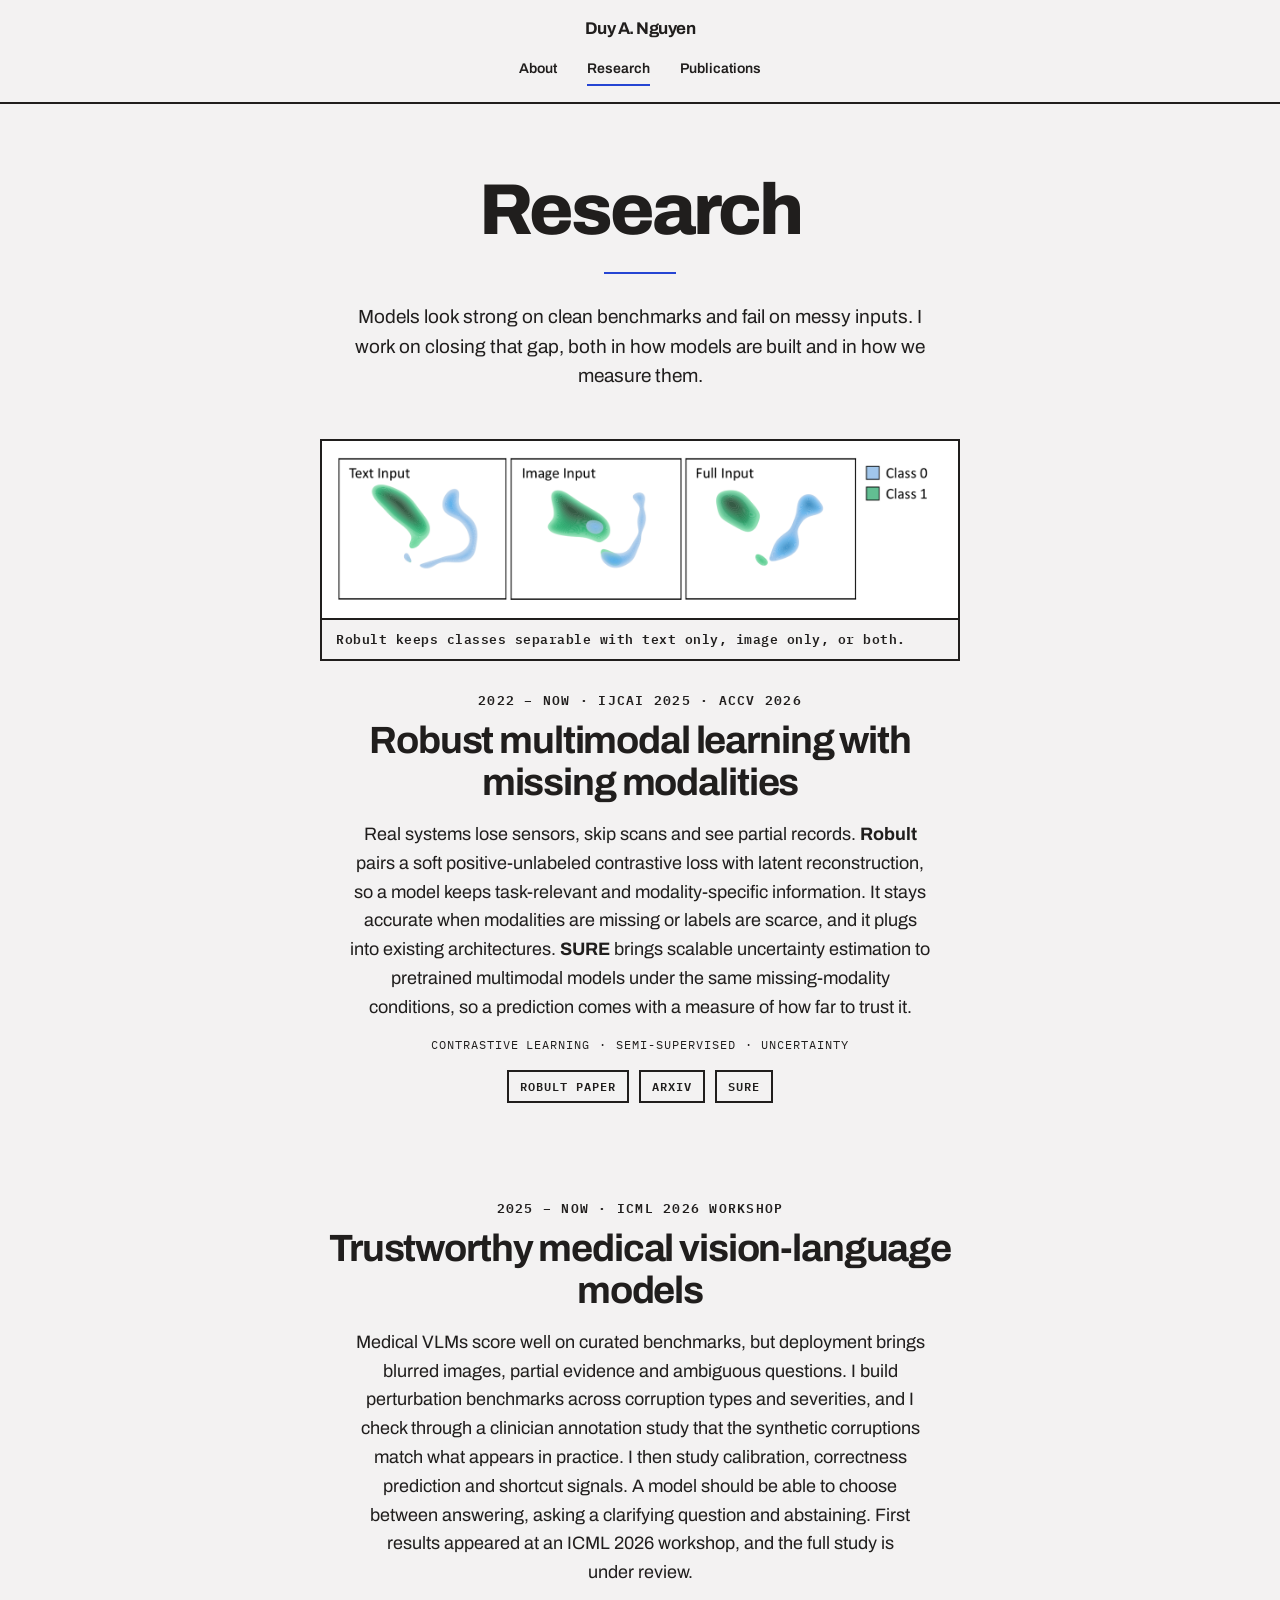
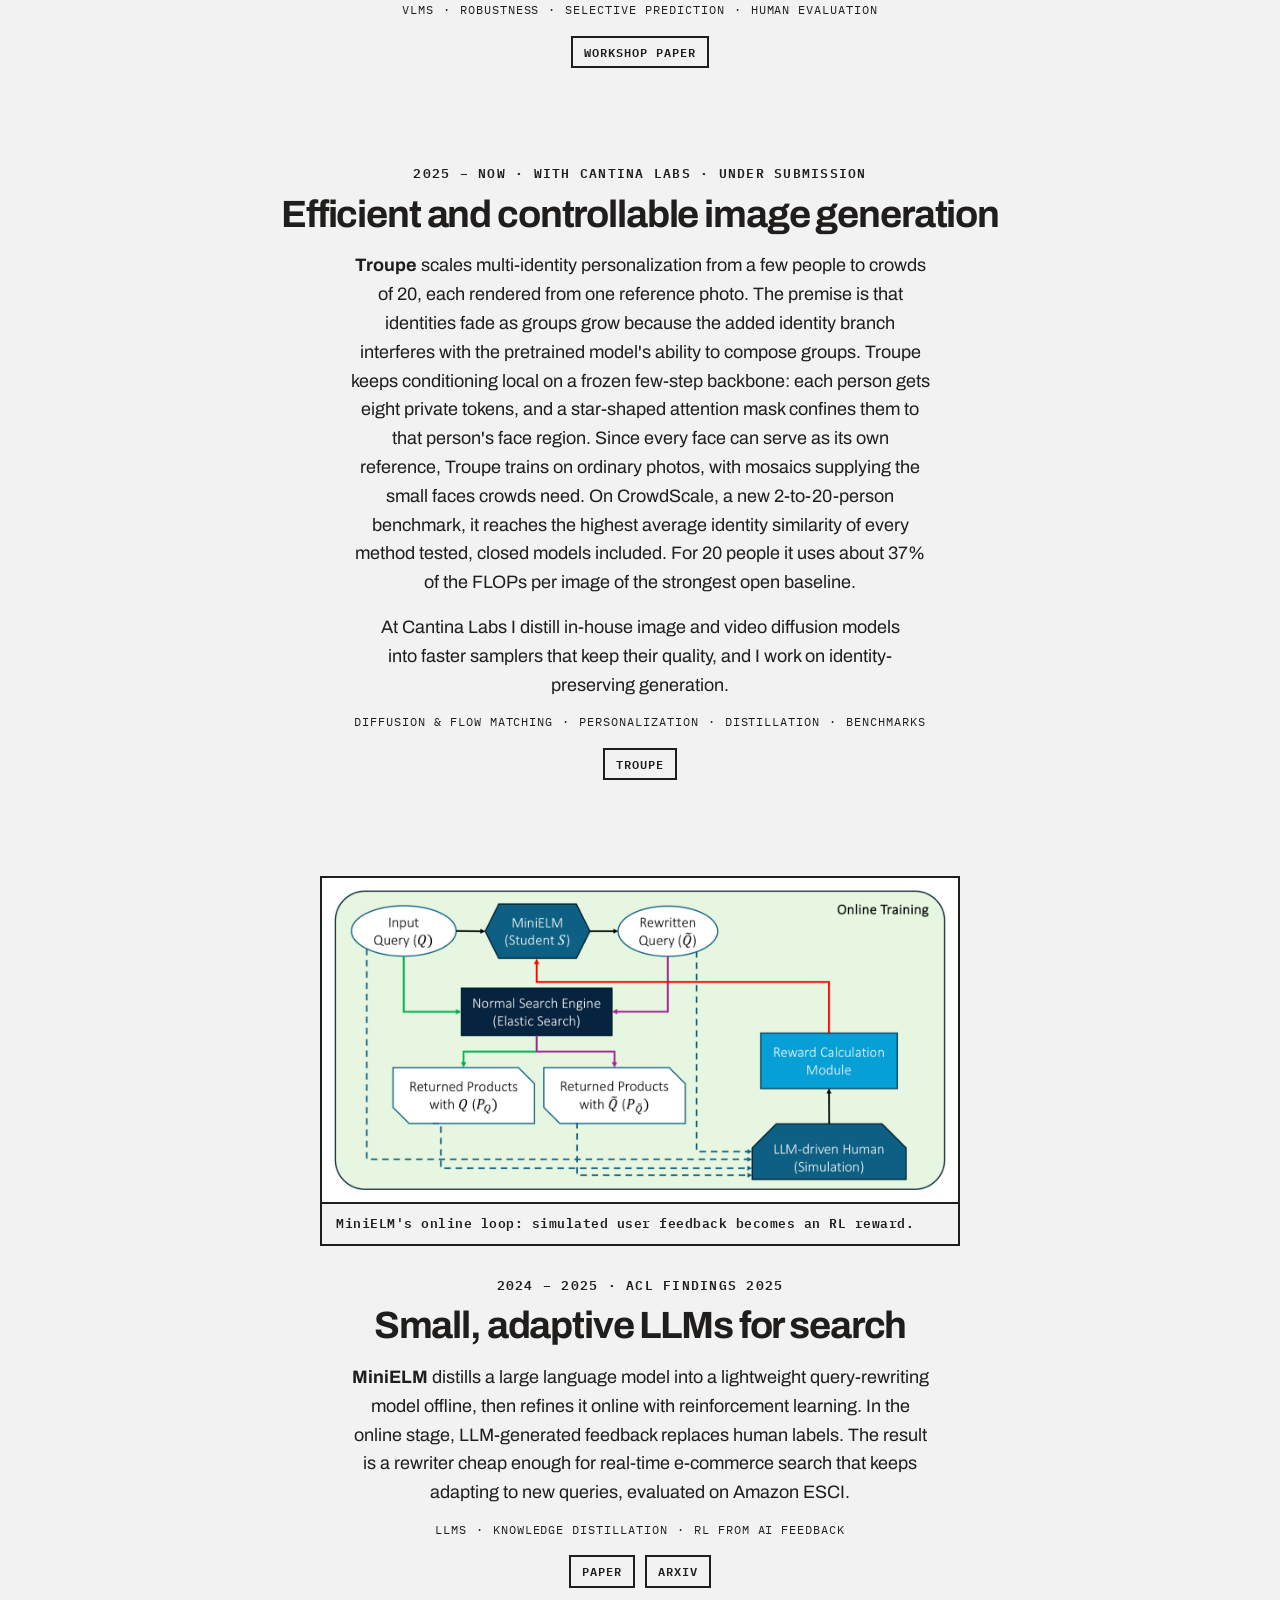
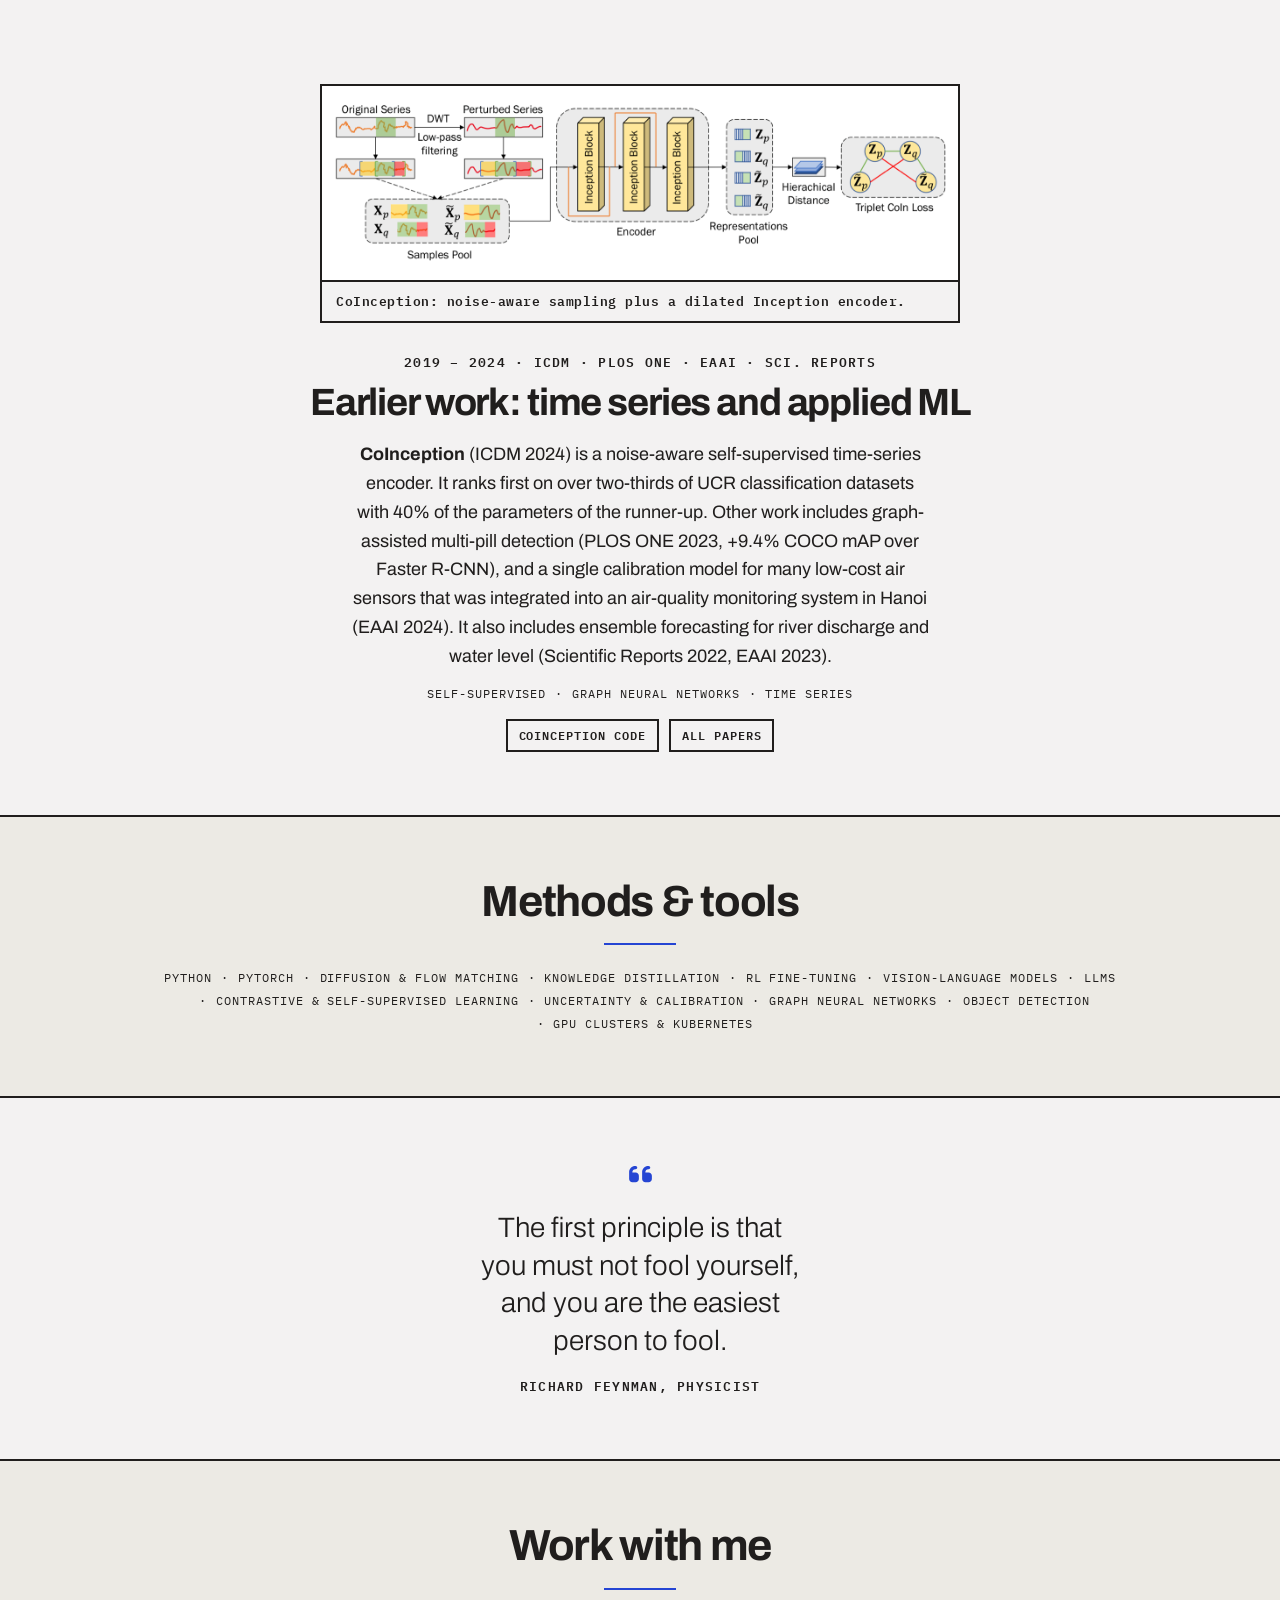
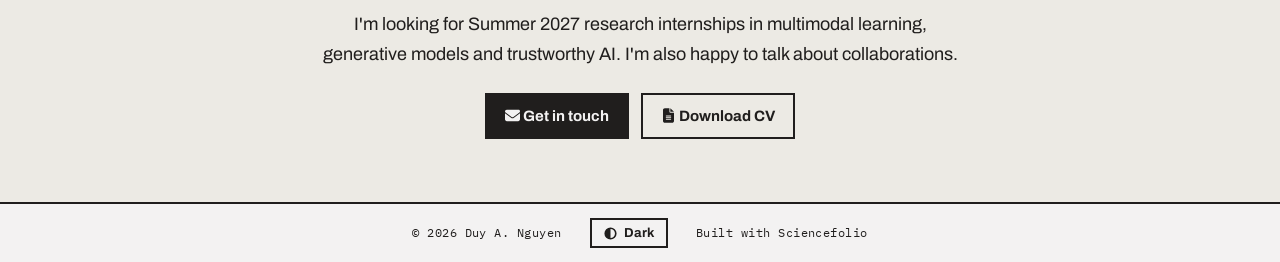
==== research.html @ e8cebaef "Redesign site with the Sciencefolio theme Replace the HTML5 UP Dimension theme with Sciencefolio (fo" ====
<!doctype html>
<html lang="en">
<head>
<meta charset="utf-8">
<meta name="viewport" content="width=device-width, initial-scale=1">
<title>Research · Duy A. Nguyen</title>
<meta name="description" content="Research of Duy A. Nguyen: robust multimodal learning, trustworthy vision-language models, and efficient, controllable generative models.">
<link rel="icon" href="images/favicon.svg" type="image/svg+xml">
<link rel="preconnect" href="https://fonts.googleapis.com">
<link rel="preconnect" href="https://fonts.gstatic.com" crossorigin>
<link rel="stylesheet" href="https://fonts.googleapis.com/css2?family=Archivo:wght@300;400;600;700;800&family=IBM+Plex+Mono:wght@400;600&display=swap">
<link rel="stylesheet" href="css/tokens.css">
<link rel="stylesheet" href="css/site.css">
<script src="js/theme.js"></script>
</head>
<body>

<nav class="nav" aria-label="Main">
  <a class="nav-name" href="index.html">Duy A. Nguyen</a>
  <a href="about.html">About</a>
  <a href="research.html" aria-current="page">Research</a>
  <a href="work.html">Publications</a>
</nav>

<main>
  <header class="page-head">
    <h1>Research</h1>
    <hr class="short-rule">
    <p>Models look strong on clean benchmarks and fail on messy inputs. I work on closing that gap, both in how models are built and in how we measure them.</p>
  </header>

  <section class="section flush-top" aria-label="Research areas">
    <div class="wrap">
      <div class="chapters">
        <article class="chapter">
          <figure class="figure">
            <img src="images/figures/robult-clusters.png" alt="Three density plots showing two classes as separate clusters for text-only, image-only and full inputs" width="1400" height="350" loading="lazy">
            <figcaption>Robult keeps classes separable with text only, image only, or both.</figcaption>
          </figure>
          <p class="when">2022 – now · IJCAI 2025 · ACCV 2026</p>
          <h2>Robust multimodal learning with missing modalities</h2>
          <p>Real systems lose sensors, skip scans and see partial records. <strong>Robult</strong> pairs a soft positive-unlabeled contrastive loss with latent reconstruction, so a model keeps task-relevant and modality-specific information. It stays accurate when modalities are missing or labels are scarce, and it plugs into existing architectures. <strong>SURE</strong> brings scalable uncertainty estimation to pretrained multimodal models under the same missing-modality conditions, so a prediction comes with a measure of how far to trust it.</p>
          <div class="tags"><span class="tag">Contrastive learning</span><span class="tag">Semi-supervised</span><span class="tag">Uncertainty</span></div>
          <div class="links"><a href="https://www.ijcai.org/proceedings/2025/666">Robult paper</a><a href="https://arxiv.org/abs/2509.03477">arXiv</a><a href="work.html">SURE</a></div>
        </article>

        <article class="chapter">
          <p class="when">2025 – now · ICML 2026 Workshop</p>
          <h2>Trustworthy medical vision-language models</h2>
          <p>Medical VLMs score well on curated benchmarks, but deployment brings blurred images, partial evidence and ambiguous questions. I build perturbation benchmarks across corruption types and severities, and I check through a clinician annotation study that the synthetic corruptions match what appears in practice. I then study calibration, correctness prediction and shortcut signals. A model should be able to choose between answering, asking a clarifying question and abstaining. First results appeared at an ICML 2026 workshop, and the full study is under review.</p>
          <div class="tags"><span class="tag">VLMs</span><span class="tag">Robustness</span><span class="tag">Selective prediction</span><span class="tag">Human evaluation</span></div>
          <div class="links"><a href="work.html">Workshop paper</a></div>
        </article>

        <article class="chapter">
          <p class="when">2025 – now · With Cantina Labs · Under submission</p>
          <h2>Efficient and controllable image generation</h2>
          <p><strong>Troupe</strong> scales multi-identity personalization from a few people to crowds of 20, each rendered from one reference photo. The premise is that identities fade as groups grow because the added identity branch interferes with the pretrained model's ability to compose groups. Troupe keeps conditioning local on a frozen few-step backbone: each person gets eight private tokens, and a star-shaped attention mask confines them to that person's face region. Since every face can serve as its own reference, Troupe trains on ordinary photos, with mosaics supplying the small faces crowds need. On CrowdScale, a new 2-to-20-person benchmark, it reaches the highest average identity similarity of every method tested, closed models included. For 20 people it uses about 37% of the FLOPs per image of the strongest open baseline.</p>
          <p>At Cantina Labs I distill in-house image and video diffusion models into faster samplers that keep their quality, and I work on identity-preserving generation.</p>
          <div class="tags"><span class="tag">Diffusion &amp; flow matching</span><span class="tag">Personalization</span><span class="tag">Distillation</span><span class="tag">Benchmarks</span></div>
          <div class="links"><a href="work.html">Troupe</a></div>
        </article>

        <article class="chapter">
          <figure class="figure">
            <img src="images/figures/minielm-online.png" alt="MiniELM online training loop: the student model rewrites a query, a search engine returns products for both queries, and an LLM-simulated user feeds a reward back to the student" width="1400" height="687" loading="lazy">
            <figcaption>MiniELM's online loop: simulated user feedback becomes an RL reward.</figcaption>
          </figure>
          <p class="when">2024 – 2025 · ACL Findings 2025</p>
          <h2>Small, adaptive LLMs for search</h2>
          <p><strong>MiniELM</strong> distills a large language model into a lightweight query-rewriting model offline, then refines it online with reinforcement learning. In the online stage, LLM-generated feedback replaces human labels. The result is a rewriter cheap enough for real-time e-commerce search that keeps adapting to new queries, evaluated on Amazon ESCI.</p>
          <div class="tags"><span class="tag">LLMs</span><span class="tag">Knowledge distillation</span><span class="tag">RL from AI feedback</span></div>
          <div class="links"><a href="https://aclanthology.org/2025.findings-acl.363">Paper</a><a href="https://arxiv.org/abs/2501.18056">arXiv</a></div>
        </article>

        <article class="chapter">
          <figure class="figure">
            <img src="images/figures/coinception-overview.png" alt="CoInception pipeline: original and low-pass-filtered series are sampled, encoded by stacked dilated Inception blocks, and trained with a triplet loss" width="1400" height="388" loading="lazy">
            <figcaption>CoInception: noise-aware sampling plus a dilated Inception encoder.</figcaption>
          </figure>
          <p class="when">2019 – 2024 · ICDM · PLOS ONE · EAAI · Sci. Reports</p>
          <h2>Earlier work: time series and applied ML</h2>
          <p><strong>CoInception</strong> (ICDM 2024) is a noise-aware self-supervised time-series encoder. It ranks first on over two-thirds of UCR classification datasets with 40% of the parameters of the runner-up. Other work includes graph-assisted multi-pill detection (PLOS ONE 2023, +9.4% COCO mAP over Faster R-CNN), and a single calibration model for many low-cost air sensors that was integrated into an air-quality monitoring system in Hanoi (EAAI 2024). It also includes ensemble forecasting for river discharge and water level (Scientific Reports 2022, EAAI 2023).</p>
          <div class="tags"><span class="tag">Self-supervised</span><span class="tag">Graph neural networks</span><span class="tag">Time series</span></div>
          <div class="links"><a href="https://github.com/anhduy0911/CoInception">CoInception code</a><a href="work.html">All papers</a></div>
        </article>
      </div>
    </div>
  </section>

  <!-- ============ METHODS & TOOLS ============ -->
  <section class="section tint" aria-labelledby="tools-h">
    <div class="wrap" style="text-align:center">
      <div class="section-head" style="margin-bottom:24px">
        <h2 id="tools-h">Methods &amp; tools</h2>
        <hr class="short-rule">
      </div>
      <div class="tags" style="justify-content:center">
        <span class="tag">Python</span><span class="tag">PyTorch</span><span class="tag">Diffusion &amp; flow matching</span>
        <span class="tag">Knowledge distillation</span><span class="tag">RL fine-tuning</span><span class="tag">Vision-language models</span>
        <span class="tag">LLMs</span><span class="tag">Contrastive &amp; self-supervised learning</span><span class="tag">Uncertainty &amp; calibration</span>
        <span class="tag">Graph neural networks</span><span class="tag">Object detection</span><span class="tag">GPU clusters &amp; Kubernetes</span>
      </div>
    </div>
  </section>

  <!-- ============ QUOTE ============ -->
  <section class="section" aria-label="A quote I like">
    <figure class="quote">
      <span class="ic ic-quote" aria-hidden="true"></span>
      <blockquote><p>The first principle is that you must not fool yourself, and you are the easiest person to fool.</p></blockquote>
      <figcaption><cite>Richard Feynman, physicist</cite></figcaption>
    </figure>
  </section>

  <!-- ============ INTERNSHIPS ============ -->
  <section class="section tint" aria-labelledby="collab-h">
    <div class="wrap" style="text-align:center">
      <div class="section-head" style="margin-bottom:20px">
        <h2 id="collab-h">Work with me</h2>
        <hr class="short-rule">
      </div>
      <p class="prose">I'm looking for Summer 2027 research internships in multimodal learning, generative models and trustworthy AI. I'm also happy to talk about collaborations.</p>
      <div class="btn-row">
        <a class="btn" href="mailto:duyan2@illinois.edu"><span class="ic ic-email" aria-hidden="true"></span> Get in touch</a>
        <a class="btn btn-line" href="files/cv.pdf"><span class="ic ic-cv" aria-hidden="true"></span> Download CV</a>
      </div>
    </div>
  </section>
</main>

<footer class="foot">
  <a href="index.html">© 2026 Duy A. Nguyen</a>
  <button type="button" class="toggle" data-theme-toggle aria-pressed="false"><svg viewBox="0 0 16 16" width="13" height="13" aria-hidden="true"><circle cx="8" cy="8" r="6.5" fill="none" stroke="currentColor" stroke-width="2"/><path d="M8 1.5a6.5 6.5 0 0 0 0 13z" fill="currentColor"/></svg><span data-theme-label>Dark</span></button>
  <a href="https://github.com/tuannguyen8390/sciencefolio" rel="noopener">Built with Sciencefolio</a>
</footer>

</body>
</html>
---- css/tokens.css ----
/* ==========================================================================
   SCIENCEFOLIO — tokens.css
   The only file most people need to edit. Three decisions:
   1) TYPE PACK   → set PACK in js/theme.js ('grotesk' default, or 'serif')
   2) ACCENT      → uncomment one line below (or write your own hex)
   3) COLORS      → paper / ink, if you want a different neutral
   ========================================================================== */

:root {
  /* ---- neutrals ------------------------------------------------------- */
  --paper: #f3f2f2;
  --ink: #201e1d;
  --surface: #eceae4;

  /* ---- 2) ACCENT ------------------------------------------------------
     Ships as plain ink: no color, no shared brand. Pick one (light + dark
     values; the dark one needs to be lighter so it stays readable).        */
  --accent-light: #2545d3;
  --accent-dark: #8aa2ff;
  /* --accent-light: #201e1d;  --accent-dark: #f3f2f2;   plain ink */
  /* --accent-light: #2545d3;  --accent-dark: #8aa2ff;   cobalt  */
  /* --accent-light: #1e6f50;  --accent-dark: #6fd1a8;   forest  */
  /* --accent-light: #b4552d;  --accent-dark: #f0a07c;   rust    */
  /* --accent-light: #6d28d9;  --accent-dark: #b99bff;   violet  */
  --accent: var(--accent-light);

  /* ---- 1) TYPE PACK 01 · GROTESK (default, STEM) ---------------------- */
  --font-display: 'Archivo', system-ui, sans-serif;
  --font-body: 'Archivo', system-ui, sans-serif;
  --font-label: 'IBM Plex Mono', ui-monospace, monospace;
  --font-statement: var(--font-body);
  --display-weight: 800;      /* name and page titles */
  --display-tracking: -0.04em;
  --display-leading: 0.95;
  --head-weight: 700;         /* section headings */
  --head-tracking: -0.03em;
  --title-weight: 600;        /* entry, column and chapter titles */
  --title-tracking: -0.015em;
  --emph-weight: 700;
  --emph-style: normal;
  --label-transform: none;
  --label-tracking: 0.04em;

  /* ---- layout --------------------------------------------------------- */
  --rule: 2px solid var(--ink);
  --edge: clamp(20px, 5vw, 56px);
  --wide: 960px;
  --measure: 64ch;
}

/* ---- 1) TYPE PACK 02 · SERIF (social science & humanities) -------------
   Activate by setting PACK = 'serif' in js/theme.js                       */
html[data-pack="serif"] {
  --font-display: 'Fraunces', Georgia, serif;
  --font-statement: 'Fraunces', Georgia, serif;
  --font-label: 'Archivo', system-ui, sans-serif;
  --display-weight: 600;
  --display-tracking: -0.015em;
  --display-leading: 1;
  --head-weight: 600;
  --head-tracking: -0.015em;
  --title-weight: 500;
  --title-tracking: -0.005em;
  --emph-weight: 600;
  --emph-style: italic;
  --label-transform: uppercase;
  --label-tracking: 0.1em;
}

/* ---- dark mode (toggle in the footer) ---------------------------------- */
html[data-theme="dark"] {
  --paper: #141312;
  --ink: #f3f2f2;
  --surface: #1d1b19;
  --accent: var(--accent-dark);
}
---- css/site.css ----
/* ==========================================================================
   SCIENCEFOLIO — site.css
   Structure and components. Everything reads from tokens.css — you should
   rarely need to touch this file.
   ========================================================================== */

*, *::before, *::after { box-sizing: border-box; }
html { -webkit-text-size-adjust: 100%; }
body {
  margin: 0;
  min-height: 100vh;
  display: flex;
  flex-direction: column;
  background: var(--paper);
  color: var(--ink);
  font-family: var(--font-body);
  font-size: 17px;
  line-height: 1.55;
  text-wrap: pretty;
}
main { flex: 1; }
a { color: var(--ink); text-underline-offset: 4px; text-decoration-thickness: 2px; }
a:hover { color: var(--accent); }
:focus-visible { outline: 2px solid var(--accent); outline-offset: 3px; }
::selection { background: var(--ink); color: var(--paper); }
img { max-width: 100%; display: block; }

/* ---- nav ---------------------------------------------------------------- */
.nav {
  border-bottom: var(--rule);
  display: flex;
  justify-content: center;
  flex-wrap: wrap;
  gap: 12px 30px;
  padding: 16px var(--edge);
  font-size: 14px;
  font-weight: 600;
}
.nav a { text-decoration: none; padding: 4px 0; border-bottom: 2px solid transparent; }
.nav a:hover, .nav a[aria-current="page"] { border-bottom-color: var(--accent); }
.nav a.nav-name {
  flex-basis: 100%;
  text-align: center;
  border-bottom: 0;
  padding: 0;
  font-family: var(--font-display);
  font-weight: var(--head-weight);
  font-size: 17px;
  letter-spacing: var(--head-tracking);
}
.nav a.nav-name:hover { color: var(--accent); }

/* ---- hero --------------------------------------------------------------- */
.hero {
  display: flex;
  flex-direction: column;
  align-items: center;
  text-align: center;
  padding: clamp(48px, 9vh, 96px) var(--edge) clamp(56px, 10vh, 104px);
}
.portrait { width: 152px; height: 152px; margin: 0; border: var(--rule); }
.portrait img { width: 100%; height: 100%; object-fit: cover; }
.hero h1 {
  font-family: var(--font-display);
  font-weight: var(--display-weight);
  font-size: clamp(40px, 6vw, 84px);
  line-height: var(--display-leading);
  letter-spacing: var(--display-tracking);
  margin: 28px 0 0;
}
.kicker {
  font-family: var(--font-label);
  font-size: 13px;
  font-weight: 600;
  letter-spacing: 0.12em;
  text-transform: uppercase;
  margin: 14px 0 0;
}
.short-rule { width: 72px; border: 0; border-top: 2px solid var(--accent); margin: 28px auto; }
.statement {
  font-family: var(--font-statement);
  font-weight: 300;
  font-size: clamp(19px, 2vw, 26px);
  line-height: 1.4;
  max-width: 36ch;
  margin: 0;
}
.statement strong { font-weight: var(--emph-weight); font-style: var(--emph-style); color: var(--accent); }
.profile-links {
  display: flex;
  flex-wrap: wrap;
  justify-content: center;
  gap: 8px 24px;
  margin: 28px 0 0;
  padding: 0;
  list-style: none;
  font-family: var(--font-label);
  font-size: 13px;
  font-weight: 600;
  letter-spacing: var(--label-tracking);
  text-transform: var(--label-transform);
}

/* ---- page head (inner pages) -------------------------------------------- */
.page-head { text-align: center; padding: clamp(48px, 8vh, 88px) var(--edge) 12px; }
.page-head h1 {
  font-family: var(--font-display);
  font-weight: var(--display-weight);
  font-size: clamp(40px, 6vw, 72px);
  line-height: var(--display-leading);
  letter-spacing: var(--display-tracking);
  margin: 0;
}
.page-head > .short-rule:last-child { margin-bottom: 4px; }
.page-head p { max-width: 52ch; margin: 18px auto 0; font-size: 19px; }

/* ---- sections ----------------------------------------------------------- */
.section { padding: clamp(44px, 7vh, 80px) var(--edge); border-top: var(--rule); }
.section.flush-top { border-top: 0; padding-top: clamp(28px, 4vh, 44px); }
.section.tint { background: var(--surface); }
.wrap { max-width: var(--wide); margin: 0 auto; }
.section-head { text-align: center; margin-bottom: 36px; }
.section-head h2 {
  font-family: var(--font-display);
  font-weight: var(--head-weight);
  font-size: clamp(28px, 3.4vw, 44px);
  line-height: 1;
  letter-spacing: var(--head-tracking);
  margin: 0;
}
.section-head .short-rule { margin: 20px auto 0; }
.more { text-align: center; margin-top: 28px; font-weight: 600; }
.prose { max-width: var(--measure); margin: 0 auto; font-size: 18px; line-height: 1.65; }
.prose p { margin: 0 0 1.1em; }

/* ---- centered columns (home: what I work on) -------------------------- */
.cols3 {
  display: grid;
  grid-template-columns: repeat(3, minmax(0, 1fr));
  gap: 44px 48px;
  text-align: center;
}
.col { display: flex; flex-direction: column; align-items: center; }
.col h3 {
  font-family: var(--font-display);
  font-weight: var(--title-weight);
  font-size: clamp(19px, 1.8vw, 23px);
  line-height: 1.15;
  letter-spacing: var(--title-tracking);
  margin: 0;
}
.col p { margin: 12px 0 0; max-width: 32ch; font-size: 16px; }
.col .tags { justify-content: center; margin-top: 16px; }

/* ---- centered entries (selected work, education, experience) ----------- */
.entries { max-width: var(--measure); margin: 0 auto; }
.entry { max-width: var(--measure); margin-left: auto; margin-right: auto; text-align: center; }
.entry:not([hidden]) ~ .entry:not([hidden]) { margin-top: 44px; }
.entry .when {
  font-family: var(--font-label);
  font-size: 12.5px;
  font-weight: 600;
  letter-spacing: 0.1em;
  text-transform: uppercase;
  margin: 0 0 8px;
}
.entry h3 {
  font-family: var(--font-display);
  font-weight: var(--title-weight);
  font-size: clamp(20px, 1.9vw, 25px);
  line-height: 1.2;
  letter-spacing: var(--title-tracking);
  margin: 0;
}
.entry h3 a { text-decoration: none; }
.entry h3 a:hover { text-decoration: underline; text-decoration-thickness: 2px; text-underline-offset: 5px; }
.entry p:not(.when) { margin: 8px auto 0; max-width: 52ch; }

/* ---- tags --------------------------------------------------------------- */
/* Plain labels separated by dots. Boxes are reserved for things you can click. */
.tags { display: flex; flex-wrap: wrap; gap: 4px 0; }
.tag {
  font-family: var(--font-label);
  font-size: 12px;
  font-weight: 400;
  letter-spacing: 0.08em;
  text-transform: uppercase;
}
.tag + .tag::before { content: "·"; margin: 0 9px; }

/* ---- research chapters -------------------------------------------------- */
.chapters { max-width: 720px; margin: 0 auto; }
.chapter { text-align: center; }
.chapter + .chapter { margin-top: 96px; }
.figure { max-width: 640px; margin: 0 auto 30px; border: var(--rule); }
/* paper diagrams have transparent/white backgrounds: keep them on white in both themes, never cropped */
.figure img { width: 100%; height: auto; background: #fff; padding: 12px; }
.figure figcaption {
  border-top: var(--rule);
  padding: 10px 14px;
  font-family: var(--font-label);
  font-size: 12.5px;
  font-weight: 600;
  letter-spacing: var(--label-tracking);
  text-transform: var(--label-transform);
  text-align: left;
}
.chapter .when {
  font-family: var(--font-label);
  font-size: 12.5px;
  font-weight: 600;
  letter-spacing: 0.1em;
  text-transform: uppercase;
  margin: 0 0 10px;
}
.chapter h2 {
  font-family: var(--font-display);
  font-weight: var(--head-weight);
  font-size: clamp(26px, 3vw, 38px);
  line-height: 1.1;
  letter-spacing: var(--head-tracking);
  margin: 0;
}
.chapter p:not(.when) { max-width: 58ch; margin: 16px auto 0; font-size: 18px; line-height: 1.6; }
.chapter .tags { margin-top: 18px; }

/* ---- buttons ------------------------------------------------------------ */
.btn {
  display: inline-block;
  font-family: var(--font-body);
  font-weight: 700;
  font-size: 15px;
  line-height: 1.2;
  padding: 12px 18px;
  border: 2px solid var(--ink);
  background: var(--ink);
  color: var(--paper);
  text-decoration: none;
  cursor: pointer;
}
.btn:hover { background: var(--accent); border-color: var(--accent); color: var(--paper); }
.btn-line { background: transparent; color: var(--ink); }
.btn-line:hover { background: var(--ink); border-color: var(--ink); color: var(--paper); }
.btn-row { display: flex; flex-wrap: wrap; justify-content: center; gap: 12px; margin-top: 24px; }

/* ---- work page ---------------------------------------------------------- */
.filters { display: flex; flex-wrap: wrap; justify-content: center; gap: 8px; margin-bottom: 56px; }
.filter {
  font-family: var(--font-label);
  font-size: 12.5px;
  font-weight: 600;
  letter-spacing: 0.06em;
  text-transform: uppercase;
  background: transparent;
  color: var(--ink);
  border: 2px solid var(--ink);
  padding: 7px 14px;
  cursor: pointer;
}
.filter:hover { border-color: var(--accent); color: var(--accent); }
.filter[aria-pressed="true"] { background: var(--ink); color: var(--paper); }
.year-group { margin-bottom: 64px; }
.year-group:last-child { margin-bottom: 0; }
.year {
  font-family: var(--font-display);
  font-weight: 300;
  font-size: clamp(52px, 8vw, 104px);
  line-height: 1;
  letter-spacing: var(--display-tracking);
  text-align: center;
  margin: 0 0 36px;
}
.entry .authors strong { font-weight: 700; }
.entry .tags, .chapter .tags { justify-content: center; margin-top: 14px; }
.links { display: flex; flex-wrap: wrap; justify-content: center; gap: 10px; margin-top: 16px; }
.links a {
  font-family: var(--font-label);
  font-size: 12px;
  font-weight: 600;
  letter-spacing: 0.08em;
  text-transform: uppercase;
  text-decoration: none;
  border: 2px solid var(--ink);
  padding: 5px 11px;
}
.links a:hover { background: var(--ink); color: var(--paper); }

/* ---- footer ------------------------------------------------------------- */
.foot {
  border-top: var(--rule);
  display: flex;
  justify-content: center;
  align-items: center;
  flex-wrap: wrap;
  gap: 12px 28px;
  padding: 14px var(--edge);
  font-family: var(--font-label);
  font-size: 12px;
  letter-spacing: var(--label-tracking);
  text-transform: var(--label-transform);
}
.foot a { text-decoration: none; }
.foot a:hover { text-decoration: underline; }
.toggle {
  font-family: var(--font-body);
  font-size: 13px;
  font-weight: 700;
  letter-spacing: 0;
  text-transform: none;
  background: transparent;
  color: var(--ink);
  border: 2px solid var(--ink);
  padding: 6px 12px;
  cursor: pointer;
  display: inline-flex;
  align-items: center;
  gap: 7px;
}
.toggle:hover { border-color: var(--accent); color: var(--accent); }

/* ---- icons (SVG files used as masks, so they follow the text color) ----- */
.ic {
  display: inline-block;
  width: 1em;
  height: 1em;
  vertical-align: -0.14em;
  background: currentColor;
  -webkit-mask: center / contain no-repeat;
  mask: center / contain no-repeat;
}
.ic-scholar  { -webkit-mask-image: url("data:image/svg+xml,%3Csvg xmlns=%22http://www.w3.org/2000/svg%22 viewBox=%220 0 512 512%22%3E%3C!--! Font Awesome Free 6.5.2 by %40fontawesome - https://fontawesome.com License - https://fontawesome.com/license/free %28Icons: CC BY 4.0, Fonts: SIL OFL 1.1, Code: MIT License%29 Copyright 2024 Fonticons, Inc. --%3E%3Cpath d=%22M390.9 298.5c0 0 0 .1 .1 .1c9.2 19.4 14.4 41.1 14.4 64C405.3 445.1 338.5 512 256 512s-149.3-66.9-149.3-149.3c0-22.9 5.2-44.6 14.4-64h0c1.7-3.6 3.6-7.2 5.6-10.7c4.4-7.6 9.4-14.7 15-21.3c27.4-32.6 68.5-53.3 114.4-53.3c33.6 0 64.6 11.1 89.6 29.9c9.1 6.9 17.4 14.7 24.8 23.5c5.6 6.6 10.6 13.8 15 21.3c2 3.4 3.8 7 5.5 10.5zm26.4-18.8c-30.1-58.4-91-98.4-161.3-98.4s-131.2 40-161.3 98.4L0 202.7 256 0 512 202.7l-94.7 77.1z%22/%3E%3C/svg%3E"); mask-image: url("data:image/svg+xml,%3Csvg xmlns=%22http://www.w3.org/2000/svg%22 viewBox=%220 0 512 512%22%3E%3C!--! Font Awesome Free 6.5.2 by %40fontawesome - https://fontawesome.com License - https://fontawesome.com/license/free %28Icons: CC BY 4.0, Fonts: SIL OFL 1.1, Code: MIT License%29 Copyright 2024 Fonticons, Inc. --%3E%3Cpath d=%22M390.9 298.5c0 0 0 .1 .1 .1c9.2 19.4 14.4 41.1 14.4 64C405.3 445.1 338.5 512 256 512s-149.3-66.9-149.3-149.3c0-22.9 5.2-44.6 14.4-64h0c1.7-3.6 3.6-7.2 5.6-10.7c4.4-7.6 9.4-14.7 15-21.3c27.4-32.6 68.5-53.3 114.4-53.3c33.6 0 64.6 11.1 89.6 29.9c9.1 6.9 17.4 14.7 24.8 23.5c5.6 6.6 10.6 13.8 15 21.3c2 3.4 3.8 7 5.5 10.5zm26.4-18.8c-30.1-58.4-91-98.4-161.3-98.4s-131.2 40-161.3 98.4L0 202.7 256 0 512 202.7l-94.7 77.1z%22/%3E%3C/svg%3E"); }
.ic-github   { -webkit-mask-image: url("data:image/svg+xml,%3Csvg xmlns=%22http://www.w3.org/2000/svg%22 viewBox=%220 0 496 512%22%3E%3C!--! Font Awesome Free 6.5.2 by %40fontawesome - https://fontawesome.com License - https://fontawesome.com/license/free %28Icons: CC BY 4.0, Fonts: SIL OFL 1.1, Code: MIT License%29 Copyright 2024 Fonticons, Inc. --%3E%3Cpath d=%22M165.9 397.4c0 2-2.3 3.6-5.2 3.6-3.3.3-5.6-1.3-5.6-3.6 0-2 2.3-3.6 5.2-3.6 3-.3 5.6 1.3 5.6 3.6zm-31.1-4.5c-.7 2 1.3 4.3 4.3 4.9 2.6 1 5.6 0 6.2-2s-1.3-4.3-4.3-5.2c-2.6-.7-5.5.3-6.2 2.3zm44.2-1.7c-2.9.7-4.9 2.6-4.6 4.9.3 2 2.9 3.3 5.9 2.6 2.9-.7 4.9-2.6 4.6-4.6-.3-1.9-3-3.2-5.9-2.9zM244.8 8C106.1 8 0 113.3 0 252c0 110.9 69.8 205.8 169.5 239.2 12.8 2.3 17.3-5.6 17.3-12.1 0-6.2-.3-40.4-.3-61.4 0 0-70 15-84.7-29.8 0 0-11.4-29.1-27.8-36.6 0 0-22.9-15.7 1.6-15.4 0 0 24.9 2 38.6 25.8 21.9 38.6 58.6 27.5 72.9 20.9 2.3-16 8.8-27.1 16-33.7-55.9-6.2-112.3-14.3-112.3-110.5 0-27.5 7.6-41.3 23.6-58.9-2.6-6.5-11.1-33.3 2.6-67.9 20.9-6.5 69 27 69 27 20-5.6 41.5-8.5 62.8-8.5s42.8 2.9 62.8 8.5c0 0 48.1-33.6 69-27 13.7 34.7 5.2 61.4 2.6 67.9 16 17.7 25.8 31.5 25.8 58.9 0 96.5-58.9 104.2-114.8 110.5 9.2 7.9 17 22.9 17 46.4 0 33.7-.3 75.4-.3 83.6 0 6.5 4.6 14.4 17.3 12.1C428.2 457.8 496 362.9 496 252 496 113.3 383.5 8 244.8 8zM97.2 352.9c-1.3 1-1 3.3.7 5.2 1.6 1.6 3.9 2.3 5.2 1 1.3-1 1-3.3-.7-5.2-1.6-1.6-3.9-2.3-5.2-1zm-10.8-8.1c-.7 1.3.3 2.9 2.3 3.9 1.6 1 3.6.7 4.3-.7.7-1.3-.3-2.9-2.3-3.9-2-.6-3.6-.3-4.3.7zm32.4 35.6c-1.6 1.3-1 4.3 1.3 6.2 2.3 2.3 5.2 2.6 6.5 1 1.3-1.3.7-4.3-1.3-6.2-2.2-2.3-5.2-2.6-6.5-1zm-11.4-14.7c-1.6 1-1.6 3.6 0 5.9 1.6 2.3 4.3 3.3 5.6 2.3 1.6-1.3 1.6-3.9 0-6.2-1.4-2.3-4-3.3-5.6-2z%22/%3E%3C/svg%3E"); mask-image: url("data:image/svg+xml,%3Csvg xmlns=%22http://www.w3.org/2000/svg%22 viewBox=%220 0 496 512%22%3E%3C!--! Font Awesome Free 6.5.2 by %40fontawesome - https://fontawesome.com License - https://fontawesome.com/license/free %28Icons: CC BY 4.0, Fonts: SIL OFL 1.1, Code: MIT License%29 Copyright 2024 Fonticons, Inc. --%3E%3Cpath d=%22M165.9 397.4c0 2-2.3 3.6-5.2 3.6-3.3.3-5.6-1.3-5.6-3.6 0-2 2.3-3.6 5.2-3.6 3-.3 5.6 1.3 5.6 3.6zm-31.1-4.5c-.7 2 1.3 4.3 4.3 4.9 2.6 1 5.6 0 6.2-2s-1.3-4.3-4.3-5.2c-2.6-.7-5.5.3-6.2 2.3zm44.2-1.7c-2.9.7-4.9 2.6-4.6 4.9.3 2 2.9 3.3 5.9 2.6 2.9-.7 4.9-2.6 4.6-4.6-.3-1.9-3-3.2-5.9-2.9zM244.8 8C106.1 8 0 113.3 0 252c0 110.9 69.8 205.8 169.5 239.2 12.8 2.3 17.3-5.6 17.3-12.1 0-6.2-.3-40.4-.3-61.4 0 0-70 15-84.7-29.8 0 0-11.4-29.1-27.8-36.6 0 0-22.9-15.7 1.6-15.4 0 0 24.9 2 38.6 25.8 21.9 38.6 58.6 27.5 72.9 20.9 2.3-16 8.8-27.1 16-33.7-55.9-6.2-112.3-14.3-112.3-110.5 0-27.5 7.6-41.3 23.6-58.9-2.6-6.5-11.1-33.3 2.6-67.9 20.9-6.5 69 27 69 27 20-5.6 41.5-8.5 62.8-8.5s42.8 2.9 62.8 8.5c0 0 48.1-33.6 69-27 13.7 34.7 5.2 61.4 2.6 67.9 16 17.7 25.8 31.5 25.8 58.9 0 96.5-58.9 104.2-114.8 110.5 9.2 7.9 17 22.9 17 46.4 0 33.7-.3 75.4-.3 83.6 0 6.5 4.6 14.4 17.3 12.1C428.2 457.8 496 362.9 496 252 496 113.3 383.5 8 244.8 8zM97.2 352.9c-1.3 1-1 3.3.7 5.2 1.6 1.6 3.9 2.3 5.2 1 1.3-1 1-3.3-.7-5.2-1.6-1.6-3.9-2.3-5.2-1zm-10.8-8.1c-.7 1.3.3 2.9 2.3 3.9 1.6 1 3.6.7 4.3-.7.7-1.3-.3-2.9-2.3-3.9-2-.6-3.6-.3-4.3.7zm32.4 35.6c-1.6 1.3-1 4.3 1.3 6.2 2.3 2.3 5.2 2.6 6.5 1 1.3-1.3.7-4.3-1.3-6.2-2.2-2.3-5.2-2.6-6.5-1zm-11.4-14.7c-1.6 1-1.6 3.6 0 5.9 1.6 2.3 4.3 3.3 5.6 2.3 1.6-1.3 1.6-3.9 0-6.2-1.4-2.3-4-3.3-5.6-2z%22/%3E%3C/svg%3E"); }
.ic-linkedin { -webkit-mask-image: url("data:image/svg+xml,%3Csvg xmlns=%22http://www.w3.org/2000/svg%22 viewBox=%220 0 448 512%22%3E%3C!--! Font Awesome Free 6.5.2 by %40fontawesome - https://fontawesome.com License - https://fontawesome.com/license/free %28Icons: CC BY 4.0, Fonts: SIL OFL 1.1, Code: MIT License%29 Copyright 2024 Fonticons, Inc. --%3E%3Cpath d=%22M416 32H31.9C14.3 32 0 46.5 0 64.3v383.4C0 465.5 14.3 480 31.9 480H416c17.6 0 32-14.5 32-32.3V64.3c0-17.8-14.4-32.3-32-32.3zM135.4 416H69V202.2h66.5V416zm-33.2-243c-21.3 0-38.5-17.3-38.5-38.5S80.9 96 102.2 96c21.2 0 38.5 17.3 38.5 38.5 0 21.3-17.2 38.5-38.5 38.5zm282.1 243h-66.4V312c0-24.8-.5-56.7-34.5-56.7-34.6 0-39.9 27-39.9 54.9V416h-66.4V202.2h63.7v29.2h.9c8.9-16.8 30.6-34.5 62.9-34.5 67.2 0 79.7 44.3 79.7 101.9V416z%22/%3E%3C/svg%3E"); mask-image: url("data:image/svg+xml,%3Csvg xmlns=%22http://www.w3.org/2000/svg%22 viewBox=%220 0 448 512%22%3E%3C!--! Font Awesome Free 6.5.2 by %40fontawesome - https://fontawesome.com License - https://fontawesome.com/license/free %28Icons: CC BY 4.0, Fonts: SIL OFL 1.1, Code: MIT License%29 Copyright 2024 Fonticons, Inc. --%3E%3Cpath d=%22M416 32H31.9C14.3 32 0 46.5 0 64.3v383.4C0 465.5 14.3 480 31.9 480H416c17.6 0 32-14.5 32-32.3V64.3c0-17.8-14.4-32.3-32-32.3zM135.4 416H69V202.2h66.5V416zm-33.2-243c-21.3 0-38.5-17.3-38.5-38.5S80.9 96 102.2 96c21.2 0 38.5 17.3 38.5 38.5 0 21.3-17.2 38.5-38.5 38.5zm282.1 243h-66.4V312c0-24.8-.5-56.7-34.5-56.7-34.6 0-39.9 27-39.9 54.9V416h-66.4V202.2h63.7v29.2h.9c8.9-16.8 30.6-34.5 62.9-34.5 67.2 0 79.7 44.3 79.7 101.9V416z%22/%3E%3C/svg%3E"); }
.ic-email    { -webkit-mask-image: url("data:image/svg+xml,%3Csvg xmlns=%22http://www.w3.org/2000/svg%22 viewBox=%220 0 512 512%22%3E%3C!--! Font Awesome Free 6.5.2 by %40fontawesome - https://fontawesome.com License - https://fontawesome.com/license/free %28Icons: CC BY 4.0, Fonts: SIL OFL 1.1, Code: MIT License%29 Copyright 2024 Fonticons, Inc. --%3E%3Cpath d=%22M48 64C21.5 64 0 85.5 0 112c0 15.1 7.1 29.3 19.2 38.4L236.8 313.6c11.4 8.5 27 8.5 38.4 0L492.8 150.4c12.1-9.1 19.2-23.3 19.2-38.4c0-26.5-21.5-48-48-48H48zM0 176V384c0 35.3 28.7 64 64 64H448c35.3 0 64-28.7 64-64V176L294.4 339.2c-22.8 17.1-54 17.1-76.8 0L0 176z%22/%3E%3C/svg%3E"); mask-image: url("data:image/svg+xml,%3Csvg xmlns=%22http://www.w3.org/2000/svg%22 viewBox=%220 0 512 512%22%3E%3C!--! Font Awesome Free 6.5.2 by %40fontawesome - https://fontawesome.com License - https://fontawesome.com/license/free %28Icons: CC BY 4.0, Fonts: SIL OFL 1.1, Code: MIT License%29 Copyright 2024 Fonticons, Inc. --%3E%3Cpath d=%22M48 64C21.5 64 0 85.5 0 112c0 15.1 7.1 29.3 19.2 38.4L236.8 313.6c11.4 8.5 27 8.5 38.4 0L492.8 150.4c12.1-9.1 19.2-23.3 19.2-38.4c0-26.5-21.5-48-48-48H48zM0 176V384c0 35.3 28.7 64 64 64H448c35.3 0 64-28.7 64-64V176L294.4 339.2c-22.8 17.1-54 17.1-76.8 0L0 176z%22/%3E%3C/svg%3E"); }
.ic-cv       { -webkit-mask-image: url("data:image/svg+xml,%3Csvg xmlns=%22http://www.w3.org/2000/svg%22 viewBox=%220 0 384 512%22%3E%3C!--! Font Awesome Free 6.5.2 by %40fontawesome - https://fontawesome.com License - https://fontawesome.com/license/free %28Icons: CC BY 4.0, Fonts: SIL OFL 1.1, Code: MIT License%29 Copyright 2024 Fonticons, Inc. --%3E%3Cpath d=%22M64 0C28.7 0 0 28.7 0 64V448c0 35.3 28.7 64 64 64H320c35.3 0 64-28.7 64-64V160H256c-17.7 0-32-14.3-32-32V0H64zM256 0V128H384L256 0zM112 256H272c8.8 0 16 7.2 16 16s-7.2 16-16 16H112c-8.8 0-16-7.2-16-16s7.2-16 16-16zm0 64H272c8.8 0 16 7.2 16 16s-7.2 16-16 16H112c-8.8 0-16-7.2-16-16s7.2-16 16-16zm0 64H272c8.8 0 16 7.2 16 16s-7.2 16-16 16H112c-8.8 0-16-7.2-16-16s7.2-16 16-16z%22/%3E%3C/svg%3E"); mask-image: url("data:image/svg+xml,%3Csvg xmlns=%22http://www.w3.org/2000/svg%22 viewBox=%220 0 384 512%22%3E%3C!--! Font Awesome Free 6.5.2 by %40fontawesome - https://fontawesome.com License - https://fontawesome.com/license/free %28Icons: CC BY 4.0, Fonts: SIL OFL 1.1, Code: MIT License%29 Copyright 2024 Fonticons, Inc. --%3E%3Cpath d=%22M64 0C28.7 0 0 28.7 0 64V448c0 35.3 28.7 64 64 64H320c35.3 0 64-28.7 64-64V160H256c-17.7 0-32-14.3-32-32V0H64zM256 0V128H384L256 0zM112 256H272c8.8 0 16 7.2 16 16s-7.2 16-16 16H112c-8.8 0-16-7.2-16-16s7.2-16 16-16zm0 64H272c8.8 0 16 7.2 16 16s-7.2 16-16 16H112c-8.8 0-16-7.2-16-16s7.2-16 16-16zm0 64H272c8.8 0 16 7.2 16 16s-7.2 16-16 16H112c-8.8 0-16-7.2-16-16s7.2-16 16-16z%22/%3E%3C/svg%3E"); }
.ic-puzzle   { -webkit-mask-image: url("data:image/svg+xml,%3Csvg xmlns=%22http://www.w3.org/2000/svg%22 viewBox=%220 0 512 512%22%3E%3C!--! Font Awesome Free 6.5.2 by %40fontawesome - https://fontawesome.com License - https://fontawesome.com/license/free %28Icons: CC BY 4.0, Fonts: SIL OFL 1.1, Code: MIT License%29 Copyright 2024 Fonticons, Inc. --%3E%3Cpath d=%22M192 104.8c0-9.2-5.8-17.3-13.2-22.8C167.2 73.3 160 61.3 160 48c0-26.5 28.7-48 64-48s64 21.5 64 48c0 13.3-7.2 25.3-18.8 34c-7.4 5.5-13.2 13.6-13.2 22.8c0 12.8 10.4 23.2 23.2 23.2H336c26.5 0 48 21.5 48 48v56.8c0 12.8 10.4 23.2 23.2 23.2c9.2 0 17.3-5.8 22.8-13.2c8.7-11.6 20.7-18.8 34-18.8c26.5 0 48 28.7 48 64s-21.5 64-48 64c-13.3 0-25.3-7.2-34-18.8c-5.5-7.4-13.6-13.2-22.8-13.2c-12.8 0-23.2 10.4-23.2 23.2V464c0 26.5-21.5 48-48 48H279.2c-12.8 0-23.2-10.4-23.2-23.2c0-9.2 5.8-17.3 13.2-22.8c11.6-8.7 18.8-20.7 18.8-34c0-26.5-28.7-48-64-48s-64 21.5-64 48c0 13.3 7.2 25.3 18.8 34c7.4 5.5 13.2 13.6 13.2 22.8c0 12.8-10.4 23.2-23.2 23.2H48c-26.5 0-48-21.5-48-48V343.2C0 330.4 10.4 320 23.2 320c9.2 0 17.3 5.8 22.8 13.2C54.7 344.8 66.7 352 80 352c26.5 0 48-28.7 48-64s-21.5-64-48-64c-13.3 0-25.3 7.2-34 18.8C40.5 250.2 32.4 256 23.2 256C10.4 256 0 245.6 0 232.8V176c0-26.5 21.5-48 48-48H168.8c12.8 0 23.2-10.4 23.2-23.2z%22/%3E%3C/svg%3E"); mask-image: url("data:image/svg+xml,%3Csvg xmlns=%22http://www.w3.org/2000/svg%22 viewBox=%220 0 512 512%22%3E%3C!--! Font Awesome Free 6.5.2 by %40fontawesome - https://fontawesome.com License - https://fontawesome.com/license/free %28Icons: CC BY 4.0, Fonts: SIL OFL 1.1, Code: MIT License%29 Copyright 2024 Fonticons, Inc. --%3E%3Cpath d=%22M192 104.8c0-9.2-5.8-17.3-13.2-22.8C167.2 73.3 160 61.3 160 48c0-26.5 28.7-48 64-48s64 21.5 64 48c0 13.3-7.2 25.3-18.8 34c-7.4 5.5-13.2 13.6-13.2 22.8c0 12.8 10.4 23.2 23.2 23.2H336c26.5 0 48 21.5 48 48v56.8c0 12.8 10.4 23.2 23.2 23.2c9.2 0 17.3-5.8 22.8-13.2c8.7-11.6 20.7-18.8 34-18.8c26.5 0 48 28.7 48 64s-21.5 64-48 64c-13.3 0-25.3-7.2-34-18.8c-5.5-7.4-13.6-13.2-22.8-13.2c-12.8 0-23.2 10.4-23.2 23.2V464c0 26.5-21.5 48-48 48H279.2c-12.8 0-23.2-10.4-23.2-23.2c0-9.2 5.8-17.3 13.2-22.8c11.6-8.7 18.8-20.7 18.8-34c0-26.5-28.7-48-64-48s-64 21.5-64 48c0 13.3 7.2 25.3 18.8 34c7.4 5.5 13.2 13.6 13.2 22.8c0 12.8-10.4 23.2-23.2 23.2H48c-26.5 0-48-21.5-48-48V343.2C0 330.4 10.4 320 23.2 320c9.2 0 17.3 5.8 22.8 13.2C54.7 344.8 66.7 352 80 352c26.5 0 48-28.7 48-64s-21.5-64-48-64c-13.3 0-25.3 7.2-34 18.8C40.5 250.2 32.4 256 23.2 256C10.4 256 0 245.6 0 232.8V176c0-26.5 21.5-48 48-48H168.8c12.8 0 23.2-10.4 23.2-23.2z%22/%3E%3C/svg%3E"); }
.ic-shield   { -webkit-mask-image: url("data:image/svg+xml,%3Csvg xmlns=%22http://www.w3.org/2000/svg%22 viewBox=%220 0 512 512%22%3E%3C!--! Font Awesome Free 6.5.2 by %40fontawesome - https://fontawesome.com License - https://fontawesome.com/license/free %28Icons: CC BY 4.0, Fonts: SIL OFL 1.1, Code: MIT License%29 Copyright 2024 Fonticons, Inc. --%3E%3Cpath d=%22M256 0c4.6 0 9.2 1 13.4 2.9L457.7 82.8c22 9.3 38.4 31 38.3 57.2c-.5 99.2-41.3 280.7-213.6 363.2c-16.7 8-36.1 8-52.8 0C57.3 420.7 16.5 239.2 16 140c-.1-26.2 16.3-47.9 38.3-57.2L242.7 2.9C246.8 1 251.4 0 256 0zm0 66.8V444.8C394 378 431.1 230.1 432 141.4L256 66.8l0 0z%22/%3E%3C/svg%3E"); mask-image: url("data:image/svg+xml,%3Csvg xmlns=%22http://www.w3.org/2000/svg%22 viewBox=%220 0 512 512%22%3E%3C!--! Font Awesome Free 6.5.2 by %40fontawesome - https://fontawesome.com License - https://fontawesome.com/license/free %28Icons: CC BY 4.0, Fonts: SIL OFL 1.1, Code: MIT License%29 Copyright 2024 Fonticons, Inc. --%3E%3Cpath d=%22M256 0c4.6 0 9.2 1 13.4 2.9L457.7 82.8c22 9.3 38.4 31 38.3 57.2c-.5 99.2-41.3 280.7-213.6 363.2c-16.7 8-36.1 8-52.8 0C57.3 420.7 16.5 239.2 16 140c-.1-26.2 16.3-47.9 38.3-57.2L242.7 2.9C246.8 1 251.4 0 256 0zm0 66.8V444.8C394 378 431.1 230.1 432 141.4L256 66.8l0 0z%22/%3E%3C/svg%3E"); }
.ic-wand     { -webkit-mask-image: url("data:image/svg+xml,%3Csvg xmlns=%22http://www.w3.org/2000/svg%22 viewBox=%220 0 576 512%22%3E%3C!--! Font Awesome Free 6.5.2 by %40fontawesome - https://fontawesome.com License - https://fontawesome.com/license/free %28Icons: CC BY 4.0, Fonts: SIL OFL 1.1, Code: MIT License%29 Copyright 2024 Fonticons, Inc. --%3E%3Cpath d=%22M234.7 42.7L197 56.8c-3 1.1-5 4-5 7.2s2 6.1 5 7.2l37.7 14.1L248.8 123c1.1 3 4 5 7.2 5s6.1-2 7.2-5l14.1-37.7L315 71.2c3-1.1 5-4 5-7.2s-2-6.1-5-7.2L277.3 42.7 263.2 5c-1.1-3-4-5-7.2-5s-6.1 2-7.2 5L234.7 42.7zM46.1 395.4c-18.7 18.7-18.7 49.1 0 67.9l34.6 34.6c18.7 18.7 49.1 18.7 67.9 0L529.9 116.5c18.7-18.7 18.7-49.1 0-67.9L495.3 14.1c-18.7-18.7-49.1-18.7-67.9 0L46.1 395.4zM484.6 82.6l-105 105-23.3-23.3 105-105 23.3 23.3zM7.5 117.2C3 118.9 0 123.2 0 128s3 9.1 7.5 10.8L64 160l21.2 56.5c1.7 4.5 6 7.5 10.8 7.5s9.1-3 10.8-7.5L128 160l56.5-21.2c4.5-1.7 7.5-6 7.5-10.8s-3-9.1-7.5-10.8L128 96 106.8 39.5C105.1 35 100.8 32 96 32s-9.1 3-10.8 7.5L64 96 7.5 117.2zm352 256c-4.5 1.7-7.5 6-7.5 10.8s3 9.1 7.5 10.8L416 416l21.2 56.5c1.7 4.5 6 7.5 10.8 7.5s9.1-3 10.8-7.5L480 416l56.5-21.2c4.5-1.7 7.5-6 7.5-10.8s-3-9.1-7.5-10.8L480 352l-21.2-56.5c-1.7-4.5-6-7.5-10.8-7.5s-9.1 3-10.8 7.5L416 352l-56.5 21.2z%22/%3E%3C/svg%3E"); mask-image: url("data:image/svg+xml,%3Csvg xmlns=%22http://www.w3.org/2000/svg%22 viewBox=%220 0 576 512%22%3E%3C!--! Font Awesome Free 6.5.2 by %40fontawesome - https://fontawesome.com License - https://fontawesome.com/license/free %28Icons: CC BY 4.0, Fonts: SIL OFL 1.1, Code: MIT License%29 Copyright 2024 Fonticons, Inc. --%3E%3Cpath d=%22M234.7 42.7L197 56.8c-3 1.1-5 4-5 7.2s2 6.1 5 7.2l37.7 14.1L248.8 123c1.1 3 4 5 7.2 5s6.1-2 7.2-5l14.1-37.7L315 71.2c3-1.1 5-4 5-7.2s-2-6.1-5-7.2L277.3 42.7 263.2 5c-1.1-3-4-5-7.2-5s-6.1 2-7.2 5L234.7 42.7zM46.1 395.4c-18.7 18.7-18.7 49.1 0 67.9l34.6 34.6c18.7 18.7 49.1 18.7 67.9 0L529.9 116.5c18.7-18.7 18.7-49.1 0-67.9L495.3 14.1c-18.7-18.7-49.1-18.7-67.9 0L46.1 395.4zM484.6 82.6l-105 105-23.3-23.3 105-105 23.3 23.3zM7.5 117.2C3 118.9 0 123.2 0 128s3 9.1 7.5 10.8L64 160l21.2 56.5c1.7 4.5 6 7.5 10.8 7.5s9.1-3 10.8-7.5L128 160l56.5-21.2c4.5-1.7 7.5-6 7.5-10.8s-3-9.1-7.5-10.8L128 96 106.8 39.5C105.1 35 100.8 32 96 32s-9.1 3-10.8 7.5L64 96 7.5 117.2zm352 256c-4.5 1.7-7.5 6-7.5 10.8s3 9.1 7.5 10.8L416 416l21.2 56.5c1.7 4.5 6 7.5 10.8 7.5s9.1-3 10.8-7.5L480 416l56.5-21.2c4.5-1.7 7.5-6 7.5-10.8s-3-9.1-7.5-10.8L480 352l-21.2-56.5c-1.7-4.5-6-7.5-10.8-7.5s-9.1 3-10.8 7.5L416 352l-56.5 21.2z%22/%3E%3C/svg%3E"); }
.ic-quote    { -webkit-mask-image: url("data:image/svg+xml,%3Csvg xmlns=%22http://www.w3.org/2000/svg%22 viewBox=%220 0 448 512%22%3E%3C!--! Font Awesome Free 6.5.2 by %40fontawesome - https://fontawesome.com License - https://fontawesome.com/license/free %28Icons: CC BY 4.0, Fonts: SIL OFL 1.1, Code: MIT License%29 Copyright 2024 Fonticons, Inc. --%3E%3Cpath d=%22M0 216C0 149.7 53.7 96 120 96h8c17.7 0 32 14.3 32 32s-14.3 32-32 32h-8c-30.9 0-56 25.1-56 56v8h64c35.3 0 64 28.7 64 64v64c0 35.3-28.7 64-64 64H64c-35.3 0-64-28.7-64-64V320 288 216zm256 0c0-66.3 53.7-120 120-120h8c17.7 0 32 14.3 32 32s-14.3 32-32 32h-8c-30.9 0-56 25.1-56 56v8h64c35.3 0 64 28.7 64 64v64c0 35.3-28.7 64-64 64H320c-35.3 0-64-28.7-64-64V320 288 216z%22/%3E%3C/svg%3E"); mask-image: url("data:image/svg+xml,%3Csvg xmlns=%22http://www.w3.org/2000/svg%22 viewBox=%220 0 448 512%22%3E%3C!--! Font Awesome Free 6.5.2 by %40fontawesome - https://fontawesome.com License - https://fontawesome.com/license/free %28Icons: CC BY 4.0, Fonts: SIL OFL 1.1, Code: MIT License%29 Copyright 2024 Fonticons, Inc. --%3E%3Cpath d=%22M0 216C0 149.7 53.7 96 120 96h8c17.7 0 32 14.3 32 32s-14.3 32-32 32h-8c-30.9 0-56 25.1-56 56v8h64c35.3 0 64 28.7 64 64v64c0 35.3-28.7 64-64 64H64c-35.3 0-64-28.7-64-64V320 288 216zm256 0c0-66.3 53.7-120 120-120h8c17.7 0 32 14.3 32 32s-14.3 32-32 32h-8c-30.9 0-56 25.1-56 56v8h64c35.3 0 64 28.7 64 64v64c0 35.3-28.7 64-64 64H320c-35.3 0-64-28.7-64-64V320 288 216z%22/%3E%3C/svg%3E"); }
.profile-links .ic { margin-right: 6px; }
.col-icon { font-size: 30px; color: var(--accent); margin-bottom: 16px; }

/* ---- news ----------------------------------------------------------------- */
.news { max-width: var(--measure); margin: 0 auto; padding: 0; list-style: none; }
.news li { display: grid; grid-template-columns: 7.5em 1fr; gap: 4px 18px; padding: 10px 0; }
.news li + li { border-top: 1px solid color-mix(in srgb, var(--ink) 15%, transparent); }
.news .news-date {
  font-family: var(--font-label);
  font-size: 12.5px;
  font-weight: 600;
  letter-spacing: 0.1em;
  text-transform: uppercase;
  padding-top: 3px;
}
@media (max-width: 520px) { .news li { grid-template-columns: 1fr; } }

/* ---- quote ---------------------------------------------------------------- */
.quote { max-width: 40ch; margin: 0 auto; text-align: center; }
.quote .ic { font-size: 26px; color: var(--accent); }
.quote p {
  font-family: var(--font-statement);
  font-weight: 300;
  font-size: clamp(21px, 2.2vw, 28px);
  line-height: 1.35;
  margin: 14px 0 0;
}
.quote cite {
  display: block;
  margin-top: 14px;
  font-family: var(--font-label);
  font-style: normal;
  font-size: 12.5px;
  font-weight: 600;
  letter-spacing: 0.1em;
  text-transform: uppercase;
}

/* ---- small screens ------------------------------------------------------ */
@media (max-width: 720px) {
  .cols3 { grid-template-columns: 1fr; }
  body { font-size: 16px; }
}
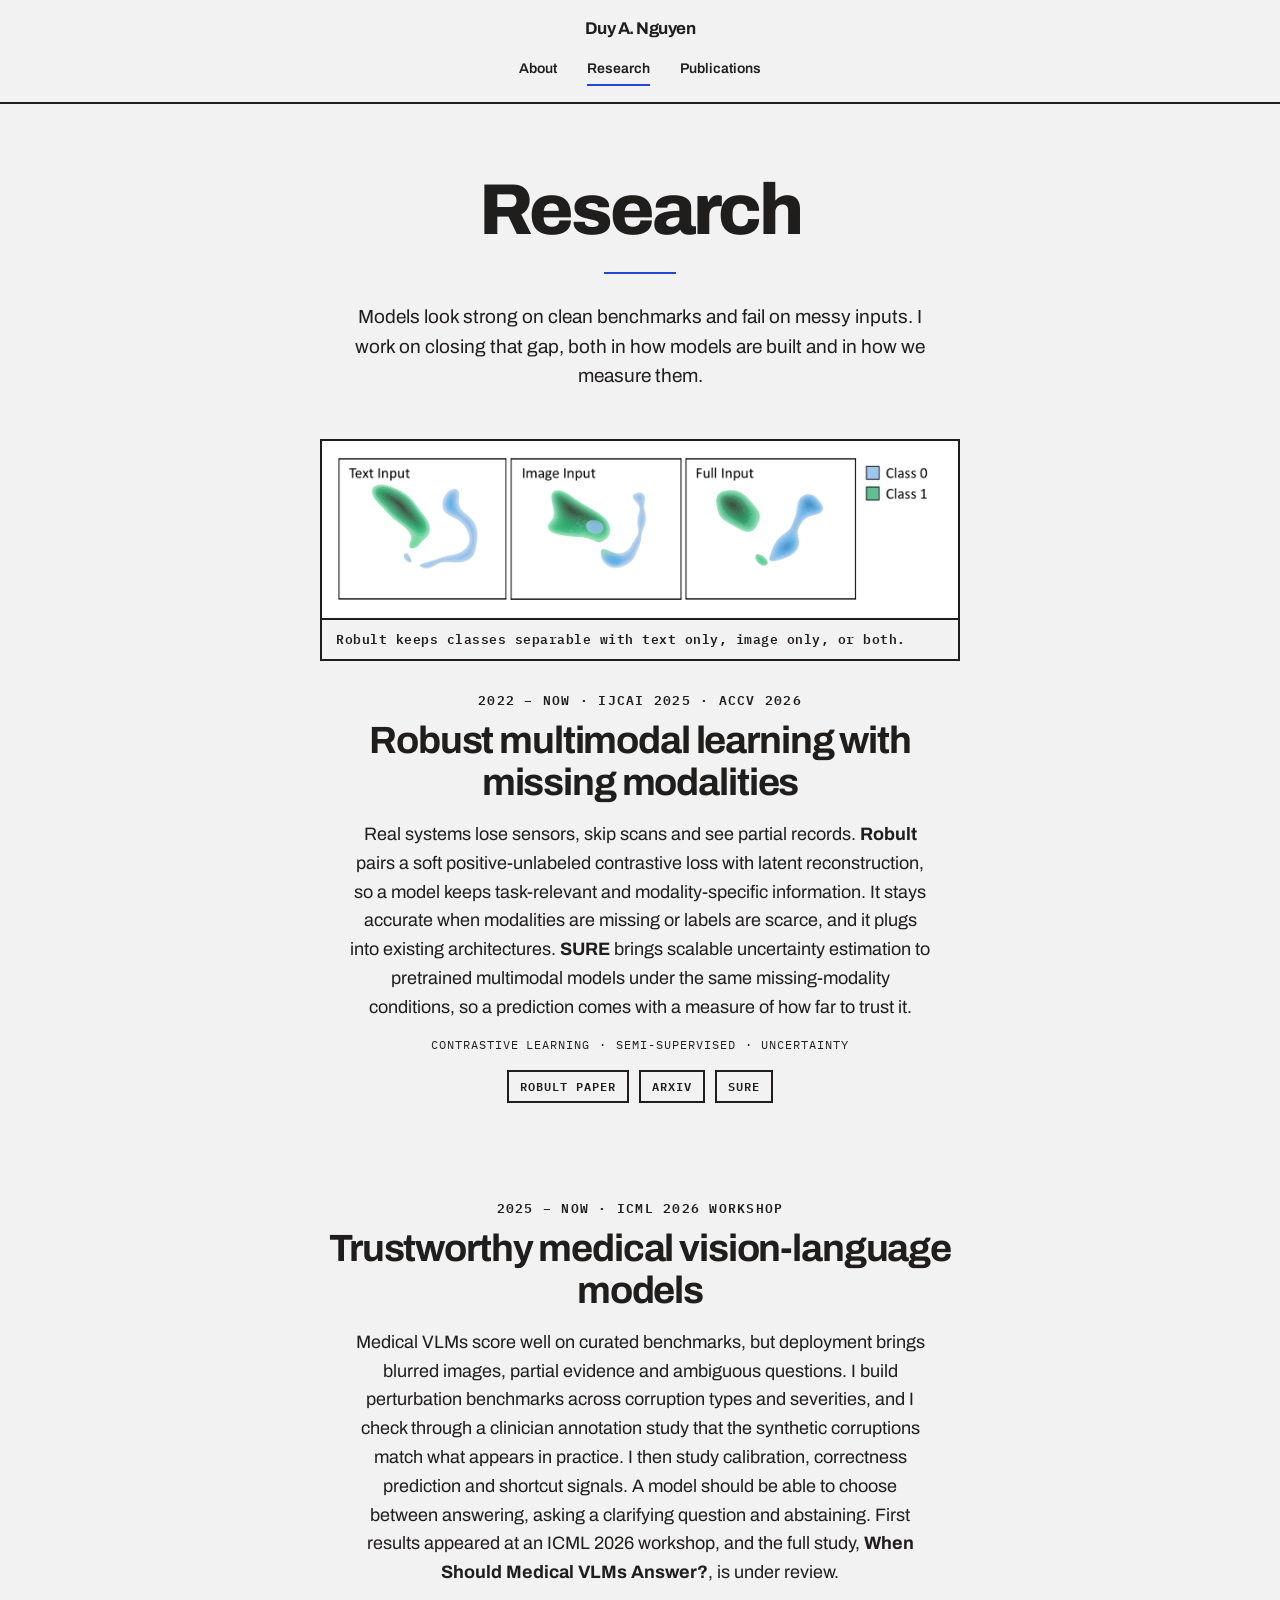
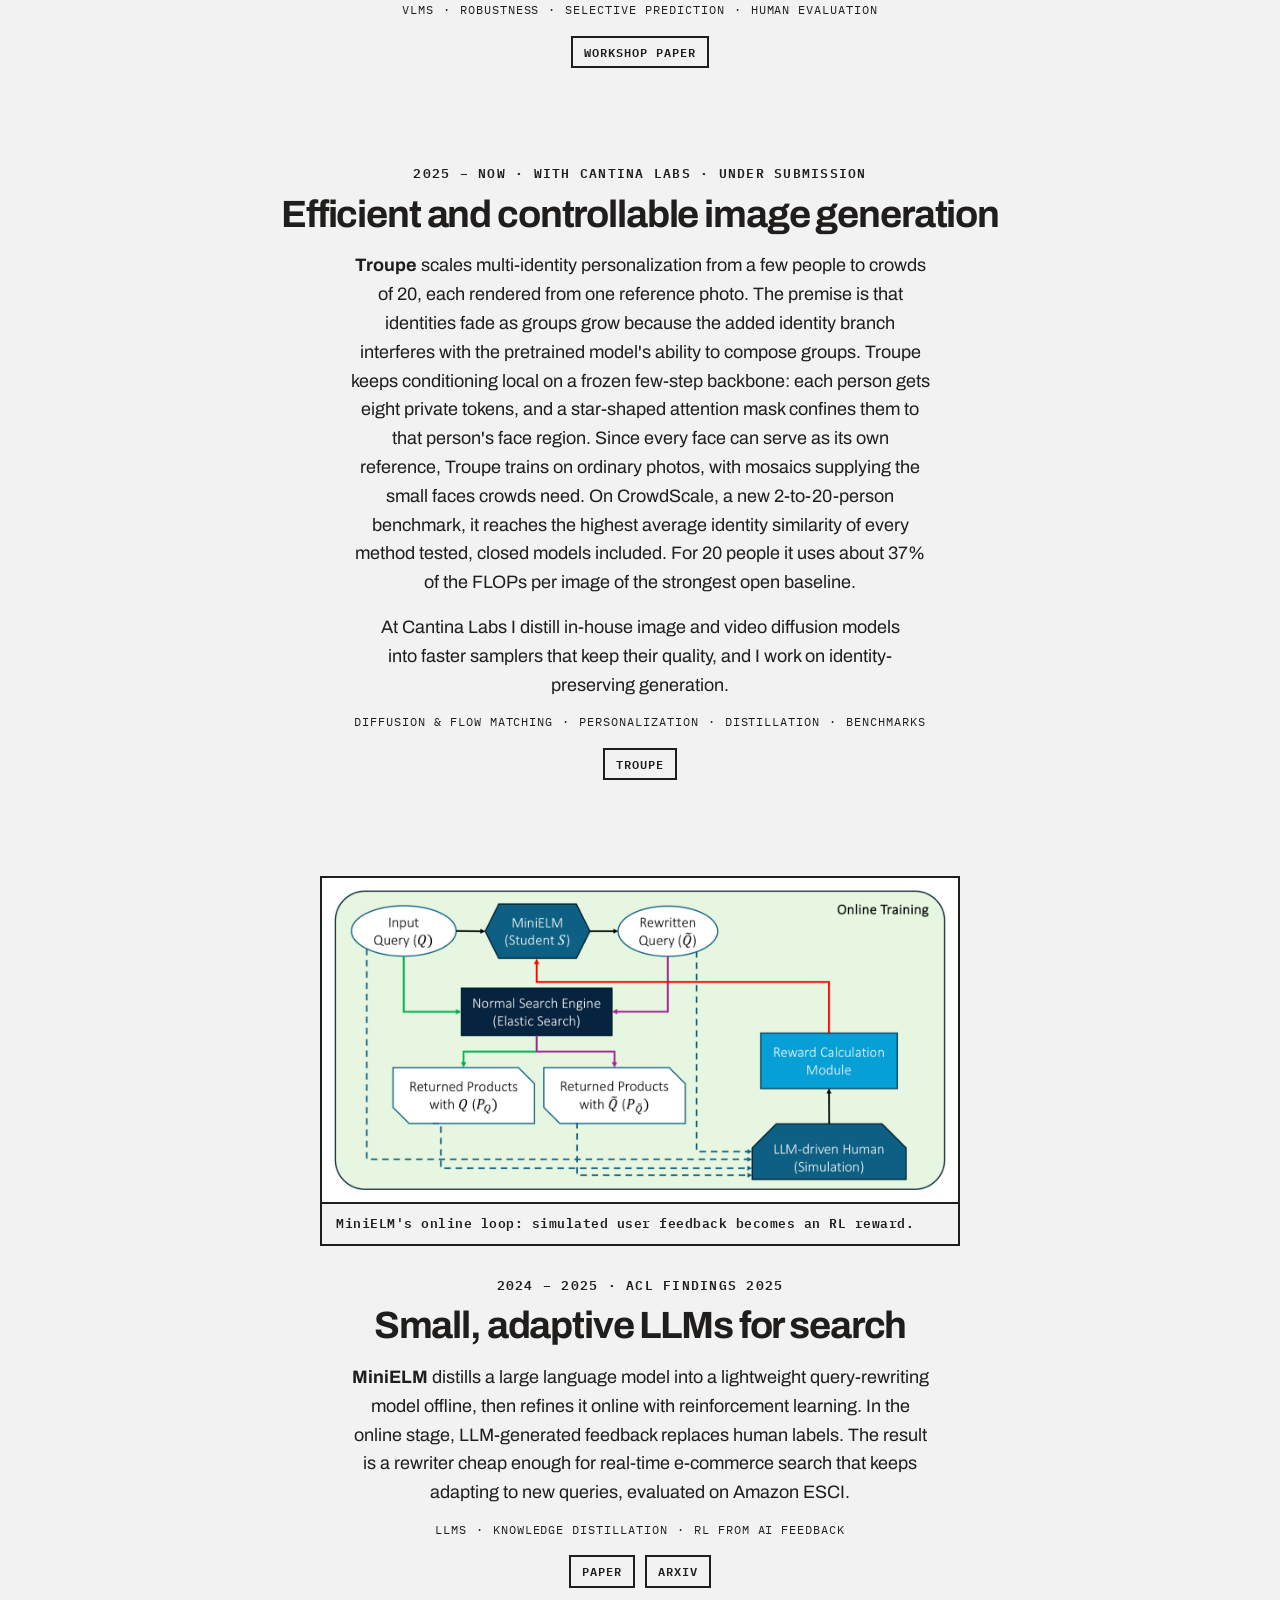
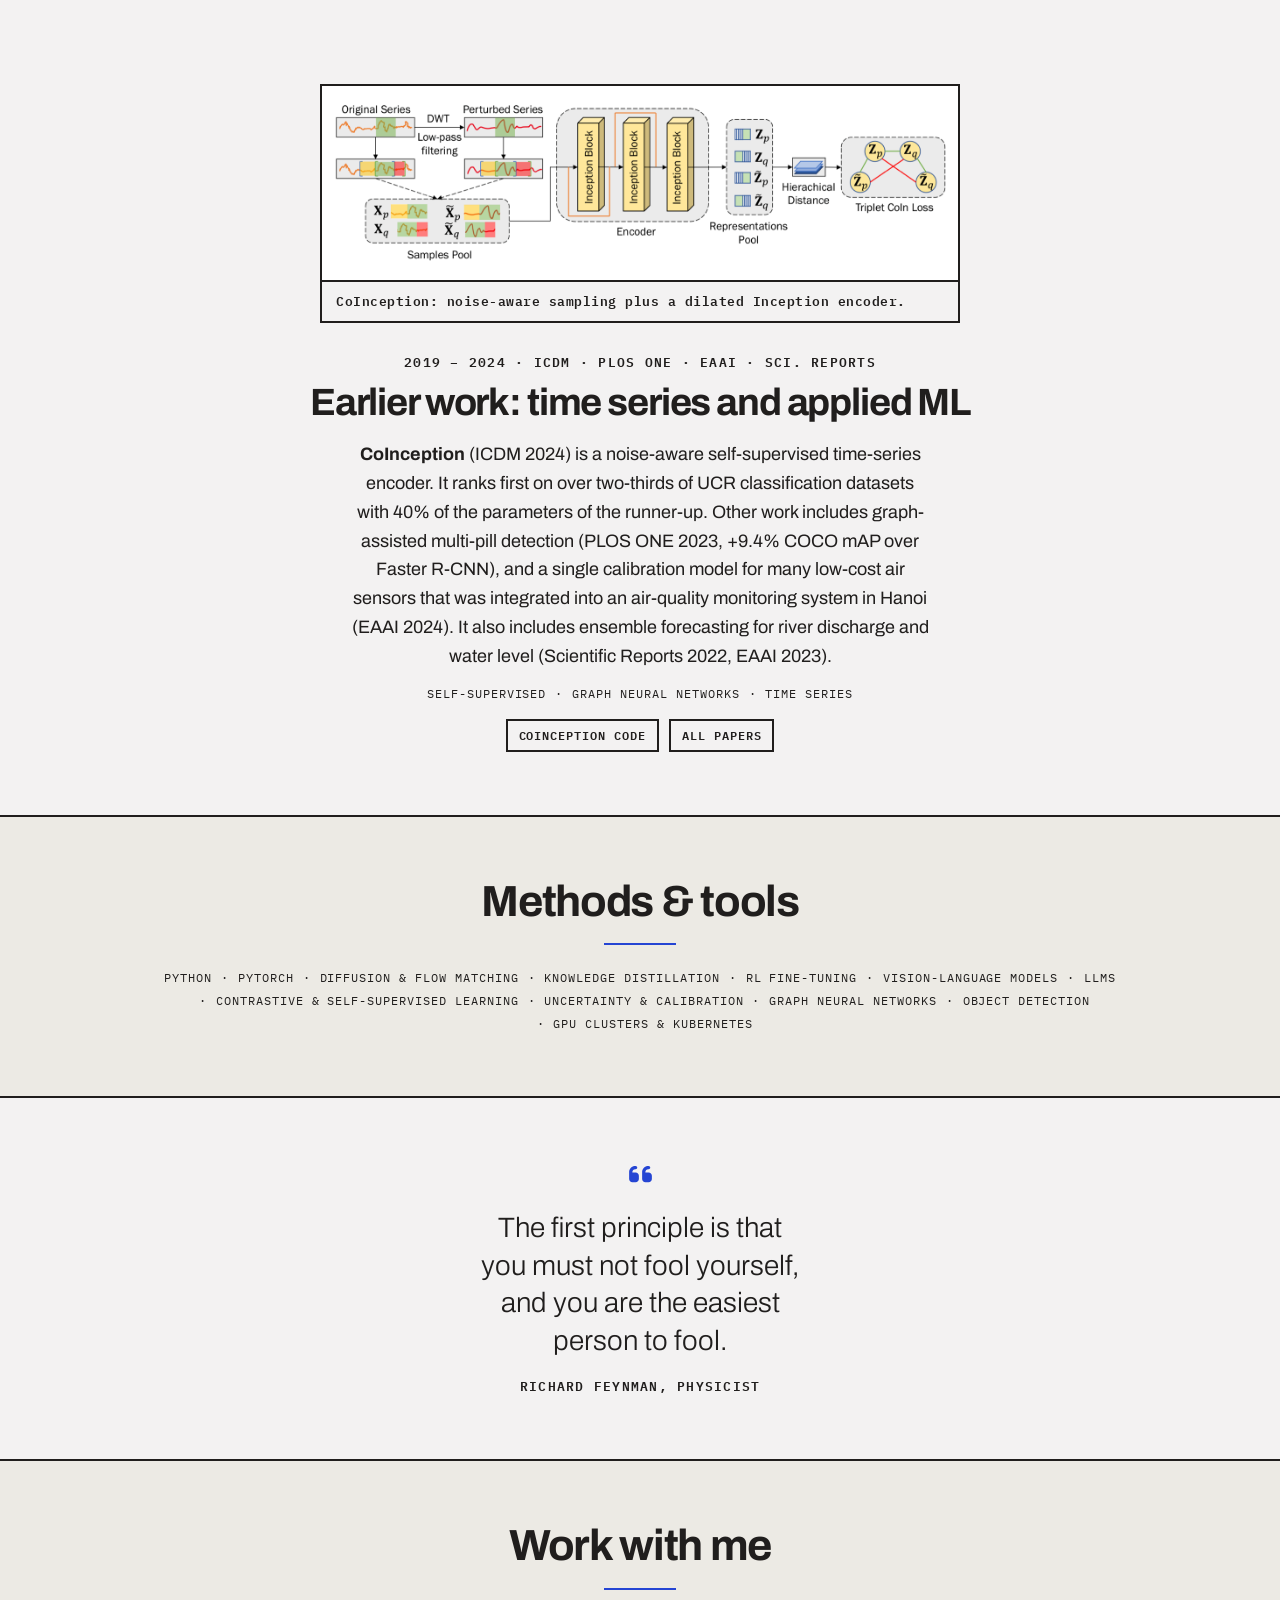
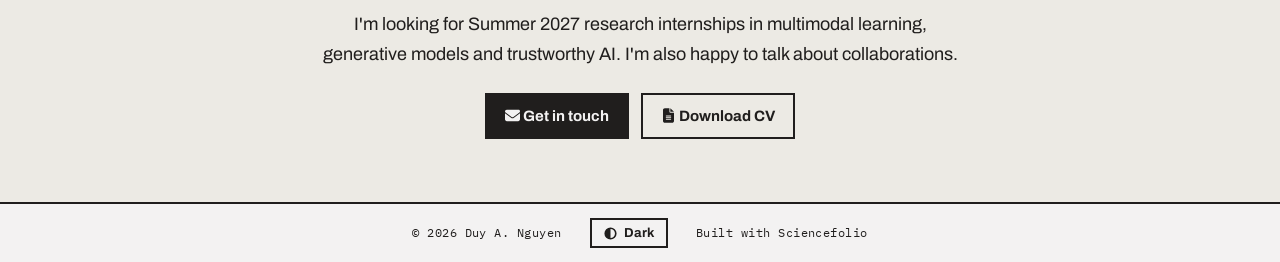
==== commit 55666bbb: "Update CV and add medical VLM paper Replace files/cv.pdf with the redesigned CV (public copy, no pho" ====
--- a/research.html
+++ b/research.html
@@ -47,7 +47,7 @@
         <article class="chapter">
           <p class="when">2025 – now · ICML 2026 Workshop</p>
           <h2>Trustworthy medical vision-language models</h2>
-          <p>Medical VLMs score well on curated benchmarks, but deployment brings blurred images, partial evidence and ambiguous questions. I build perturbation benchmarks across corruption types and severities, and I check through a clinician annotation study that the synthetic corruptions match what appears in practice. I then study calibration, correctness prediction and shortcut signals. A model should be able to choose between answering, asking a clarifying question and abstaining. First results appeared at an ICML 2026 workshop, and the full study is under review.</p>
+          <p>Medical VLMs score well on curated benchmarks, but deployment brings blurred images, partial evidence and ambiguous questions. I build perturbation benchmarks across corruption types and severities, and I check through a clinician annotation study that the synthetic corruptions match what appears in practice. I then study calibration, correctness prediction and shortcut signals. A model should be able to choose between answering, asking a clarifying question and abstaining. First results appeared at an ICML 2026 workshop, and the full study, <strong>When Should Medical VLMs Answer?</strong>, is under review.</p>
           <div class="tags"><span class="tag">VLMs</span><span class="tag">Robustness</span><span class="tag">Selective prediction</span><span class="tag">Human evaluation</span></div>
           <div class="links"><a href="work.html">Workshop paper</a></div>
         </article>
